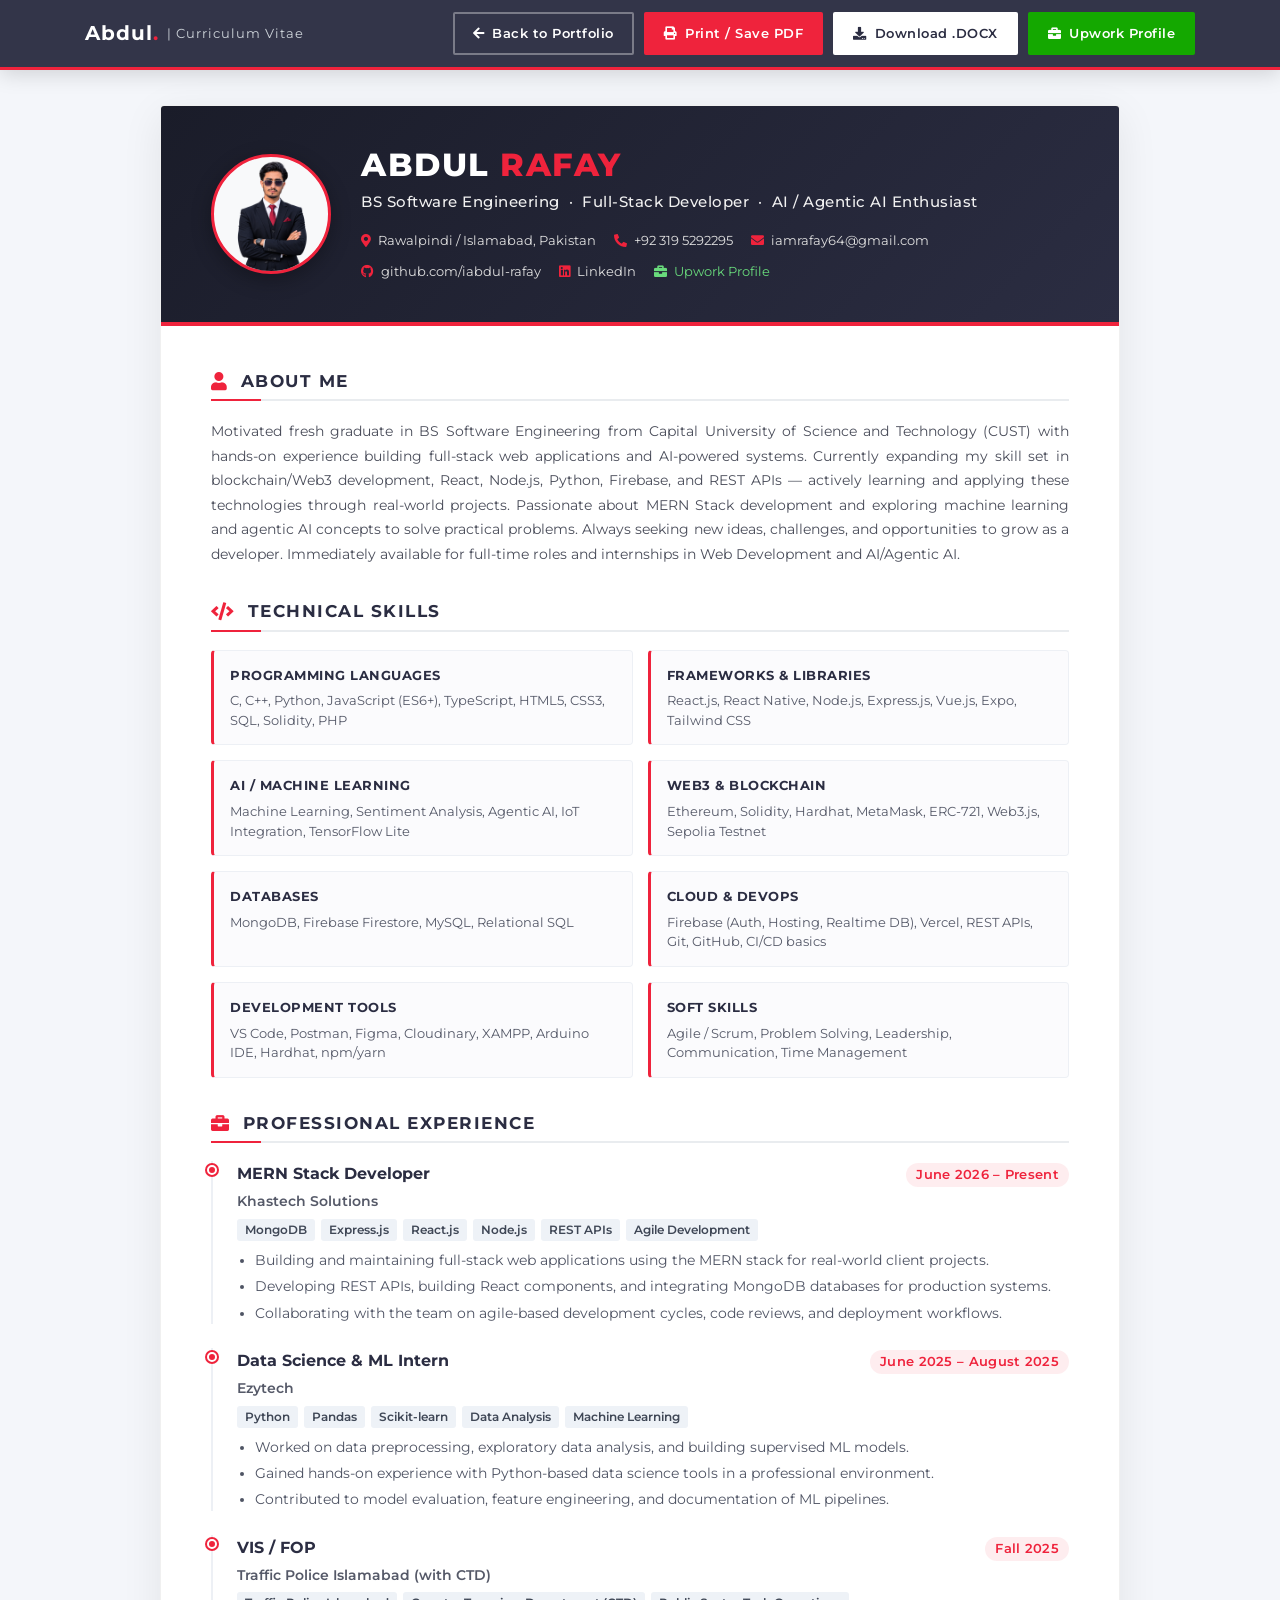
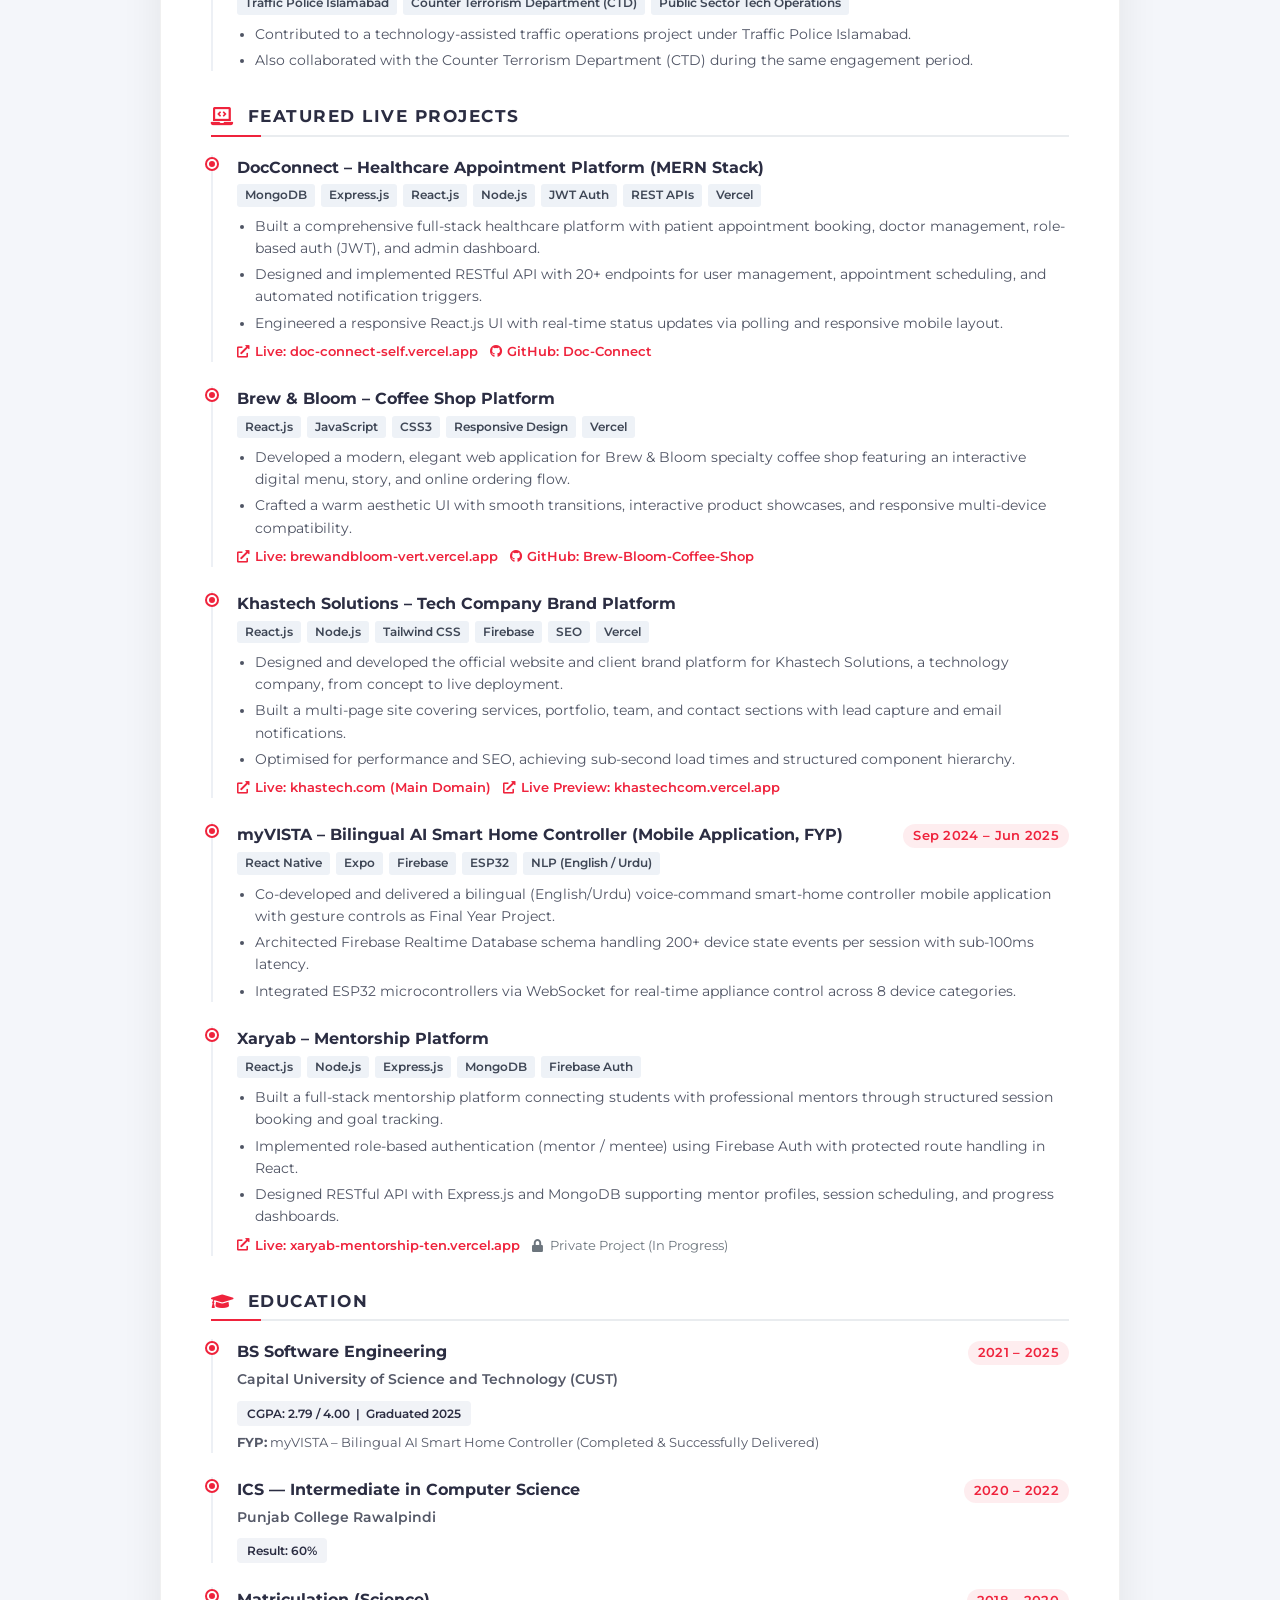
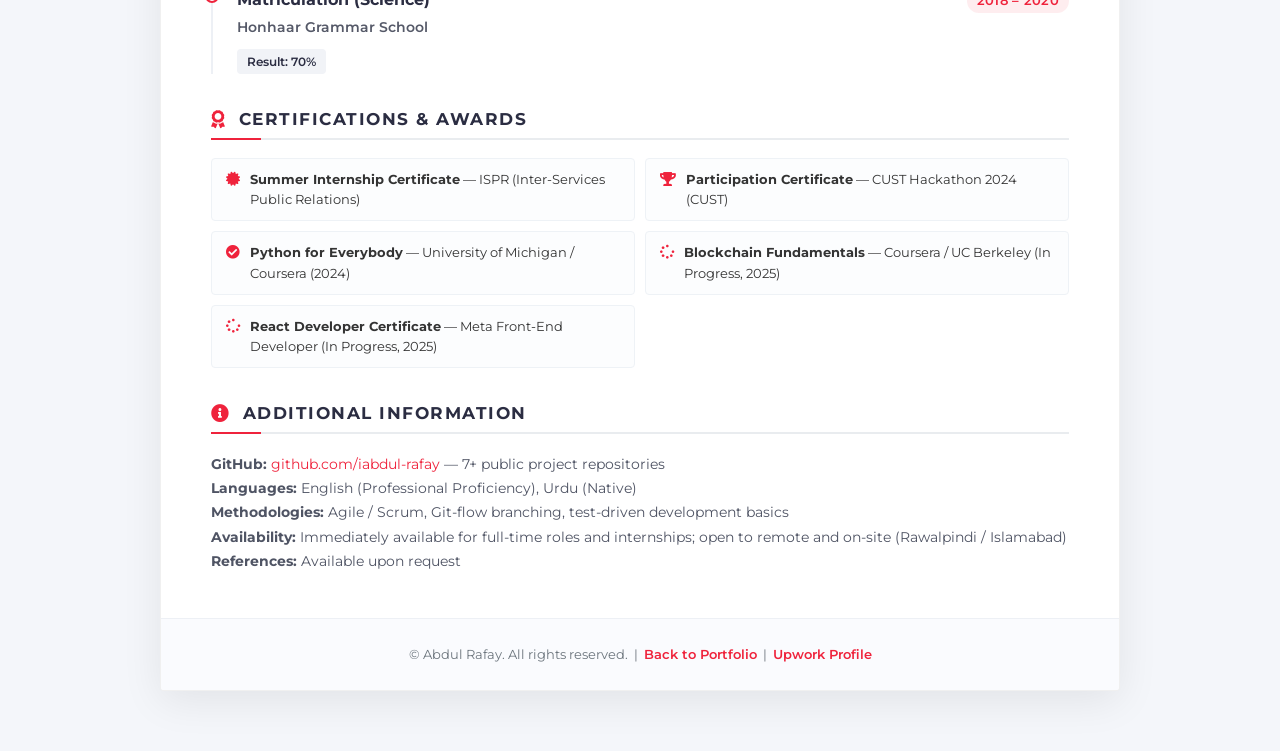
==== cv.html @ 4e333d8f "Update portfolio content and assets" ====
<!DOCTYPE html>
<html lang="en">

<head>
    <meta charset="utf-8">
    <title>Abdul Rafay — Curriculum Vitae</title>
    <meta content="width=device-width, initial-scale=1.0" name="viewport">
    <meta content="Abdul Rafay CV, Resume, Full-Stack Developer, MERN Stack, AI Enthusiast" name="description">

    <!-- Favicon -->
    <link href="img/favicon.ico" rel="icon">

    <!-- Google Font -->
    <link href="https://fonts.googleapis.com/css2?family=Montserrat:wght@300;400;500;600;700;800&display=swap" rel="stylesheet">

    <!-- CSS Libraries -->
    <link href="https://stackpath.bootstrapcdn.com/bootstrap/4.4.1/css/bootstrap.min.css" rel="stylesheet">
    <link href="https://cdnjs.cloudflare.com/ajax/libs/font-awesome/5.10.0/css/all.min.css" rel="stylesheet">

    <style>
        :root {
            --primary: #EF233C;
            --primary-dark: #d90429;
            --dark: #2b2d42;
            --darker: #1a1c29;
            --body-bg: #f4f6fa;
            --card-bg: #ffffff;
            --text-main: #2b2d42;
            --text-muted: #6c757d;
            --border-color: #e9ecef;
            --upwork: #14a800;
        }

        * {
            box-sizing: border-box;
        }

        body {
            font-family: 'Montserrat', sans-serif;
            background: var(--body-bg);
            color: var(--text-main);
            margin: 0;
            padding: 0;
            line-height: 1.6;
        }

        /* Top Action Bar */
        .cv-topbar {
            position: sticky;
            top: 0;
            z-index: 1000;
            background: rgba(43, 45, 66, 0.96);
            backdrop-filter: blur(10px);
            padding: 12px 0;
            border-bottom: 3px solid var(--primary);
            box-shadow: 0 4px 20px rgba(0, 0, 0, 0.15);
        }

        .cv-topbar .container {
            display: flex;
            justify-content: space-between;
            align-items: center;
            flex-wrap: wrap;
            gap: 12px;
        }

        .cv-topbar-brand {
            color: #ffffff;
            font-size: 20px;
            font-weight: 700;
            text-decoration: none !important;
            letter-spacing: 1px;
            display: flex;
            align-items: center;
        }

        .cv-topbar-brand span.dot {
            color: var(--primary);
        }

        .cv-topbar-brand span.subtitle {
            font-size: 13px;
            font-weight: 400;
            color: #ced4da;
            margin-left: 8px;
        }

        .cv-actions {
            display: flex;
            align-items: center;
            flex-wrap: wrap;
            gap: 10px;
        }

        .cv-btn {
            display: inline-flex;
            align-items: center;
            padding: 9px 18px;
            font-size: 13px;
            font-weight: 600;
            letter-spacing: 0.5px;
            text-decoration: none !important;
            transition: all 0.3s ease;
            cursor: pointer;
            border: 2px solid transparent;
            border-radius: 2px;
        }

        .cv-btn-back {
            background: transparent;
            color: #ffffff;
            border-color: rgba(255, 255, 255, 0.35);
        }

        .cv-btn-back:hover {
            background: rgba(255, 255, 255, 0.12);
            color: #ffffff;
            border-color: #ffffff;
        }

        .cv-btn-print {
            background: var(--primary);
            color: #ffffff;
            box-shadow: inset 0 0 0 50px var(--primary);
        }

        .cv-btn-print:hover {
            background: transparent;
            color: var(--primary);
            box-shadow: inset 0 0 0 0 var(--primary);
            border-color: var(--primary);
        }

        .cv-btn-download {
            background: #ffffff;
            color: var(--dark);
        }

        .cv-btn-download:hover {
            background: var(--primary);
            color: #ffffff;
        }

        .cv-btn-upwork {
            background: var(--upwork);
            color: #ffffff;
        }

        .cv-btn-upwork:hover {
            background: #108a00;
            color: #ffffff;
        }

        /* CV Sheet / Document */
        .cv-document {
            max-width: 960px;
            margin: 35px auto 60px auto;
            background: var(--card-bg);
            border-radius: 4px;
            box-shadow: 0 10px 40px rgba(0, 0, 0, 0.08);
            overflow: hidden;
            border: 1px solid rgba(0, 0, 0, 0.06);
        }

        /* CV Header */
        .cv-header {
            background: linear-gradient(135deg, var(--darker) 0%, var(--dark) 100%);
            color: #ffffff;
            padding: 40px 50px;
            position: relative;
            border-bottom: 4px solid var(--primary);
        }

        .cv-header-content {
            display: flex;
            align-items: center;
            gap: 30px;
            flex-wrap: wrap;
        }

        .cv-avatar-wrap {
            width: 120px;
            height: 120px;
            border-radius: 50%;
            border: 3px solid var(--primary);
            overflow: hidden;
            background: #f8f9fa;
            box-shadow: 0 6px 20px rgba(0, 0, 0, 0.3);
            flex-shrink: 0;
        }

        .cv-avatar-wrap img {
            width: 100%;
            height: 100%;
            object-fit: cover;
            object-position: top center;
        }

        .cv-header-info {
            flex: 1;
            min-width: 280px;
        }

        .cv-name {
            font-size: 32px;
            font-weight: 800;
            letter-spacing: 1.5px;
            margin: 0 0 6px 0;
            text-transform: uppercase;
        }

        .cv-name span {
            color: var(--primary);
        }

        .cv-headline {
            font-size: 15px;
            font-weight: 500;
            color: #f1f1f1;
            margin-bottom: 16px;
            letter-spacing: 0.5px;
        }

        .cv-contacts {
            display: flex;
            flex-wrap: wrap;
            gap: 10px 18px;
            font-size: 13px;
            color: #e0e0e0;
        }

        .cv-contact-item {
            display: inline-flex;
            align-items: center;
            gap: 7px;
            color: #e0e0e0;
            text-decoration: none;
            transition: color 0.2s;
        }

        .cv-contact-item i {
            color: var(--primary);
            font-size: 13px;
        }

        .cv-contact-item:hover {
            color: #ffffff;
            text-decoration: underline;
        }

        /* CV Body */
        .cv-body {
            padding: 45px 50px;
        }

        /* Section Styling */
        .cv-section {
            margin-bottom: 35px;
        }

        .cv-section:last-child {
            margin-bottom: 0;
        }

        .cv-section-title {
            font-size: 17px;
            font-weight: 700;
            text-transform: uppercase;
            letter-spacing: 1.5px;
            color: var(--dark);
            display: flex;
            align-items: center;
            gap: 12px;
            margin-bottom: 18px;
            padding-bottom: 8px;
            border-bottom: 2px solid #e9ecef;
            position: relative;
        }

        .cv-section-title::after {
            content: '';
            position: absolute;
            bottom: -2px;
            left: 0;
            width: 50px;
            height: 2px;
            background: var(--primary);
        }

        .cv-section-title i {
            color: var(--primary);
            font-size: 18px;
        }

        /* About Text */
        .cv-about-text {
            font-size: 14px;
            color: #4a4d5a;
            line-height: 1.75;
            text-align: justify;
        }

        /* Skills Grid */
        .skills-grid {
            display: grid;
            grid-template-columns: repeat(auto-fill, minmax(280px, 1fr));
            gap: 15px;
        }

        .skill-group {
            background: #fbfbfd;
            border: 1px solid #edf0f5;
            padding: 14px 16px;
            border-radius: 4px;
            border-left: 3px solid var(--primary);
        }

        .skill-group-title {
            font-size: 13px;
            font-weight: 700;
            text-transform: uppercase;
            color: var(--dark);
            margin-bottom: 6px;
            letter-spacing: 0.5px;
        }

        .skill-group-content {
            font-size: 13px;
            color: #555968;
            line-height: 1.5;
        }

        /* Timeline / Item Styles */
        .cv-item {
            position: relative;
            padding-left: 24px;
            margin-bottom: 24px;
            border-left: 2px solid #edf0f5;
        }

        .cv-item:last-child {
            margin-bottom: 0;
        }

        .cv-item::before {
            content: '';
            position: absolute;
            left: -6px;
            top: 4px;
            width: 10px;
            height: 10px;
            border-radius: 50%;
            background: var(--primary);
            border: 2px solid #ffffff;
            box-shadow: 0 0 0 2px var(--primary);
        }

        .cv-item-header {
            display: flex;
            justify-content: space-between;
            align-items: baseline;
            flex-wrap: wrap;
            gap: 5px;
            margin-bottom: 4px;
        }

        .cv-item-role {
            font-size: 16px;
            font-weight: 700;
            color: var(--dark);
        }

        .cv-item-date {
            font-size: 12.5px;
            font-weight: 600;
            color: var(--primary);
            background: rgba(239, 35, 60, 0.08);
            padding: 2px 10px;
            border-radius: 20px;
            letter-spacing: 0.3px;
        }

        .cv-item-company {
            font-size: 13.5px;
            font-weight: 600;
            color: #555968;
            margin-bottom: 6px;
        }

        .cv-tech-pills {
            display: flex;
            flex-wrap: wrap;
            gap: 6px;
            margin-bottom: 8px;
        }

        .cv-tech-pill {
            display: inline-block;
            background: #eef2f7;
            color: #3f4756;
            font-size: 11.5px;
            font-weight: 600;
            padding: 2px 8px;
            border-radius: 3px;
        }

        .cv-bullets {
            margin: 0;
            padding-left: 18px;
            font-size: 13.5px;
            color: #4f5464;
            line-height: 1.65;
        }

        .cv-bullets li {
            margin-bottom: 4px;
        }

        .cv-bullets li:last-child {
            margin-bottom: 0;
        }

        /* Project Links */
        .cv-project-links {
            margin-top: 8px;
            display: flex;
            flex-wrap: wrap;
            gap: 12px;
            font-size: 12.5px;
        }

        .cv-project-links a {
            color: var(--primary);
            font-weight: 600;
            text-decoration: none;
            display: inline-flex;
            align-items: center;
            gap: 5px;
        }

        .cv-project-links a:hover {
            text-decoration: underline;
        }

        /* Education & Certs */
        .edu-badge {
            display: inline-block;
            background: #f1f3f7;
            color: var(--dark);
            font-size: 12px;
            font-weight: 600;
            padding: 3px 10px;
            border-radius: 4px;
            margin-top: 4px;
        }

        .cert-list {
            list-style: none;
            padding-left: 0;
            margin: 0;
            display: grid;
            grid-template-columns: repeat(auto-fill, minmax(320px, 1fr));
            gap: 10px;
        }

        .cert-item {
            display: flex;
            align-items: flex-start;
            gap: 10px;
            background: #fcfdfe;
            border: 1px solid #eef2f6;
            padding: 10px 14px;
            border-radius: 4px;
            font-size: 13px;
            color: #333;
        }

        .cert-item i {
            color: var(--primary);
            margin-top: 3px;
            font-size: 14px;
        }

        /* Footer */
        .cv-footer {
            background: #fafbfe;
            border-top: 1px solid #edf0f5;
            padding: 25px 50px;
            text-align: center;
            font-size: 13px;
            color: var(--text-muted);
        }

        .cv-footer a {
            color: var(--primary);
            font-weight: 600;
            text-decoration: none;
        }

        /* Print Specifics */
        @media print {
            .cv-topbar {
                display: none !important;
            }

            body {
                background: #ffffff !important;
                color: #000000 !important;
            }

            .cv-document {
                box-shadow: none !important;
                border: none !important;
                margin: 0 !important;
                max-width: 100% !important;
            }

            .cv-header {
                background: #2b2d42 !important;
                color: #ffffff !important;
                -webkit-print-color-adjust: exact;
                print-color-adjust: exact;
                padding: 30px 40px !important;
            }

            .cv-body {
                padding: 30px 40px !important;
            }

            .cv-item {
                page-break-inside: avoid;
            }
        }

        @media (max-width: 768px) {
            .cv-header, .cv-body, .cv-footer {
                padding: 25px 20px !important;
            }
            .cv-header-content {
                flex-direction: column;
                text-align: center;
            }
            .cv-avatar-wrap {
                margin: 0 auto;
            }
            .cv-contacts {
                justify-content: center;
            }
            .cv-name {
                font-size: 26px;
            }
            .skills-grid, .cert-list {
                grid-template-columns: 1fr;
            }
        }
    </style>
</head>

<body>

    <!-- Top Action Bar -->
    <header class="cv-topbar">
        <div class="container">
            <a href="index.html" class="cv-topbar-brand">Abdul<span class="dot">.</span> <span class="subtitle">| Curriculum Vitae</span></a>
            <div class="cv-actions">
                <a href="index.html" class="cv-btn cv-btn-back">
                    <i class="fa fa-arrow-left mr-2"></i> Back to Portfolio
                </a>
                <button onclick="window.print()" class="cv-btn cv-btn-print">
                    <i class="fa fa-print mr-2"></i> Print / Save PDF
                </button>
                <a href="Abdul_Rafay_CV_Updated.docx" download class="cv-btn cv-btn-download">
                    <i class="fa fa-download mr-2"></i> Download .DOCX
                </a>
                <a href="https://www.upwork.com/freelancers/~0103571b9de9fb4c9f?mp_source=share" target="_blank" class="cv-btn cv-btn-upwork">
                    <i class="fas fa-briefcase mr-2"></i> Upwork Profile
                </a>
            </div>
        </div>
    </header>

    <!-- CV Document Container -->
    <main class="container">
        <div class="cv-document">

            <!-- CV Header -->
            <div class="cv-header">
                <div class="cv-header-content">
                    <div class="cv-avatar-wrap">
                        <img src="img/about.png" alt="Abdul Rafay">
                    </div>
                    <div class="cv-header-info">
                        <h1 class="cv-name">Abdul <span>Rafay</span></h1>
                        <div class="cv-headline">
                            BS Software Engineering &nbsp;·&nbsp; Full-Stack Developer &nbsp;·&nbsp; AI / Agentic AI Enthusiast
                        </div>
                        <div class="cv-contacts">
                            <span class="cv-contact-item">
                                <i class="fa fa-map-marker-alt"></i> Rawalpindi / Islamabad, Pakistan
                            </span>
                            <a href="tel:+923195292295" class="cv-contact-item">
                                <i class="fa fa-phone-alt"></i> +92 319 5292295
                            </a>
                            <a href="mailto:iamrafay64@gmail.com" class="cv-contact-item">
                                <i class="fa fa-envelope"></i> iamrafay64@gmail.com
                            </a>
                            <a href="https://github.com/iabdul-rafay" target="_blank" class="cv-contact-item">
                                <i class="fab fa-github"></i> github.com/iabdul-rafay
                            </a>
                            <a href="https://linkedin.com/in/abdul-rafay-76b165320/" target="_blank" class="cv-contact-item">
                                <i class="fab fa-linkedin"></i> LinkedIn
                            </a>
                            <a href="https://www.upwork.com/freelancers/~0103571b9de9fb4c9f?mp_source=share" target="_blank" class="cv-contact-item" style="color: #69db7c;">
                                <i class="fas fa-briefcase" style="color: #69db7c;"></i> Upwork Profile
                            </a>
                        </div>
                    </div>
                </div>
            </div>

            <!-- CV Body -->
            <div class="cv-body">

                <!-- About Me -->
                <section class="cv-section">
                    <h2 class="cv-section-title"><i class="fa fa-user"></i> About Me</h2>
                    <p class="cv-about-text">
                        Motivated fresh graduate in BS Software Engineering from Capital University of Science and Technology (CUST) with hands-on experience building full-stack web applications and AI-powered systems. Currently expanding my skill set in blockchain/Web3 development, React, Node.js, Python, Firebase, and REST APIs — actively learning and applying these technologies through real-world projects. Passionate about MERN Stack development and exploring machine learning and agentic AI concepts to solve practical problems. Always seeking new ideas, challenges, and opportunities to grow as a developer. Immediately available for full-time roles and internships in Web Development and AI/Agentic AI.
                    </p>
                </section>

                <!-- Technical Skills -->
                <section class="cv-section">
                    <h2 class="cv-section-title"><i class="fa fa-code"></i> Technical Skills</h2>
                    <div class="skills-grid">
                        <div class="skill-group">
                            <div class="skill-group-title">Programming Languages</div>
                            <div class="skill-group-content">C, C++, Python, JavaScript (ES6+), TypeScript, HTML5, CSS3, SQL, Solidity, PHP</div>
                        </div>
                        <div class="skill-group">
                            <div class="skill-group-title">Frameworks & Libraries</div>
                            <div class="skill-group-content">React.js, React Native, Node.js, Express.js, Vue.js, Expo, Tailwind CSS</div>
                        </div>
                        <div class="skill-group">
                            <div class="skill-group-title">AI / Machine Learning</div>
                            <div class="skill-group-content">Machine Learning, Sentiment Analysis, Agentic AI, IoT Integration, TensorFlow Lite</div>
                        </div>
                        <div class="skill-group">
                            <div class="skill-group-title">Web3 & Blockchain</div>
                            <div class="skill-group-content">Ethereum, Solidity, Hardhat, MetaMask, ERC-721, Web3.js, Sepolia Testnet</div>
                        </div>
                        <div class="skill-group">
                            <div class="skill-group-title">Databases</div>
                            <div class="skill-group-content">MongoDB, Firebase Firestore, MySQL, Relational SQL</div>
                        </div>
                        <div class="skill-group">
                            <div class="skill-group-title">Cloud & DevOps</div>
                            <div class="skill-group-content">Firebase (Auth, Hosting, Realtime DB), Vercel, REST APIs, Git, GitHub, CI/CD basics</div>
                        </div>
                        <div class="skill-group">
                            <div class="skill-group-title">Development Tools</div>
                            <div class="skill-group-content">VS Code, Postman, Figma, Cloudinary, XAMPP, Arduino IDE, Hardhat, npm/yarn</div>
                        </div>
                        <div class="skill-group">
                            <div class="skill-group-title">Soft Skills</div>
                            <div class="skill-group-content">Agile / Scrum, Problem Solving, Leadership, Communication, Time Management</div>
                        </div>
                    </div>
                </section>

                <!-- Professional Experience -->
                <section class="cv-section">
                    <h2 class="cv-section-title"><i class="fa fa-briefcase"></i> Professional Experience</h2>

                    <!-- Experience 1 -->
                    <div class="cv-item">
                        <div class="cv-item-header">
                            <div class="cv-item-role">MERN Stack Developer</div>
                            <div class="cv-item-date">June 2026 – Present</div>
                        </div>
                        <div class="cv-item-company">Khastech Solutions</div>
                        <div class="cv-tech-pills">
                            <span class="cv-tech-pill">MongoDB</span>
                            <span class="cv-tech-pill">Express.js</span>
                            <span class="cv-tech-pill">React.js</span>
                            <span class="cv-tech-pill">Node.js</span>
                            <span class="cv-tech-pill">REST APIs</span>
                            <span class="cv-tech-pill">Agile Development</span>
                        </div>
                        <ul class="cv-bullets">
                            <li>Building and maintaining full-stack web applications using the MERN stack for real-world client projects.</li>
                            <li>Developing REST APIs, building React components, and integrating MongoDB databases for production systems.</li>
                            <li>Collaborating with the team on agile-based development cycles, code reviews, and deployment workflows.</li>
                        </ul>
                    </div>

                    <!-- Experience 2 -->
                    <div class="cv-item">
                        <div class="cv-item-header">
                            <div class="cv-item-role">Data Science & ML Intern</div>
                            <div class="cv-item-date">June 2025 – August 2025</div>
                        </div>
                        <div class="cv-item-company">Ezytech</div>
                        <div class="cv-tech-pills">
                            <span class="cv-tech-pill">Python</span>
                            <span class="cv-tech-pill">Pandas</span>
                            <span class="cv-tech-pill">Scikit-learn</span>
                            <span class="cv-tech-pill">Data Analysis</span>
                            <span class="cv-tech-pill">Machine Learning</span>
                        </div>
                        <ul class="cv-bullets">
                            <li>Worked on data preprocessing, exploratory data analysis, and building supervised ML models.</li>
                            <li>Gained hands-on experience with Python-based data science tools in a professional environment.</li>
                            <li>Contributed to model evaluation, feature engineering, and documentation of ML pipelines.</li>
                        </ul>
                    </div>

                    <!-- Experience 3 -->
                    <div class="cv-item">
                        <div class="cv-item-header">
                            <div class="cv-item-role">VIS / FOP</div>
                            <div class="cv-item-date">Fall 2025</div>
                        </div>
                        <div class="cv-item-company">Traffic Police Islamabad (with CTD)</div>
                        <div class="cv-tech-pills">
                            <span class="cv-tech-pill">Traffic Police Islamabad</span>
                            <span class="cv-tech-pill">Counter Terrorism Department (CTD)</span>
                            <span class="cv-tech-pill">Public Sector Tech Operations</span>
                        </div>
                        <ul class="cv-bullets">
                            <li>Contributed to a technology-assisted traffic operations project under Traffic Police Islamabad.</li>
                            <li>Also collaborated with the Counter Terrorism Department (CTD) during the same engagement period.</li>
                        </ul>
                    </div>
                </section>

                <!-- Featured Live Projects -->
                <section class="cv-section">
                    <h2 class="cv-section-title"><i class="fa fa-laptop-code"></i> Featured Live Projects</h2>

                    <!-- Project 1: DocConnect -->
                    <div class="cv-item">
                        <div class="cv-item-header">
                            <div class="cv-item-role">DocConnect – Healthcare Appointment Platform (MERN Stack)</div>
                        </div>
                        <div class="cv-tech-pills">
                            <span class="cv-tech-pill">MongoDB</span>
                            <span class="cv-tech-pill">Express.js</span>
                            <span class="cv-tech-pill">React.js</span>
                            <span class="cv-tech-pill">Node.js</span>
                            <span class="cv-tech-pill">JWT Auth</span>
                            <span class="cv-tech-pill">REST APIs</span>
                            <span class="cv-tech-pill">Vercel</span>
                        </div>
                        <ul class="cv-bullets">
                            <li>Built a comprehensive full-stack healthcare platform with patient appointment booking, doctor management, role-based auth (JWT), and admin dashboard.</li>
                            <li>Designed and implemented RESTful API with 20+ endpoints for user management, appointment scheduling, and automated notification triggers.</li>
                            <li>Engineered a responsive React.js UI with real-time status updates via polling and responsive mobile layout.</li>
                        </ul>
                        <div class="cv-project-links">
                            <a href="https://doc-connect-self.vercel.app/" target="_blank"><i class="fa fa-external-link-alt"></i> Live: doc-connect-self.vercel.app</a>
                            <a href="https://github.com/iabdul-rafay/Doc-Connect.git" target="_blank"><i class="fab fa-github"></i> GitHub: Doc-Connect</a>
                        </div>
                    </div>

                    <!-- Project 2: Brew & Bloom -->
                    <div class="cv-item">
                        <div class="cv-item-header">
                            <div class="cv-item-role">Brew & Bloom – Coffee Shop Platform</div>
                        </div>
                        <div class="cv-tech-pills">
                            <span class="cv-tech-pill">React.js</span>
                            <span class="cv-tech-pill">JavaScript</span>
                            <span class="cv-tech-pill">CSS3</span>
                            <span class="cv-tech-pill">Responsive Design</span>
                            <span class="cv-tech-pill">Vercel</span>
                        </div>
                        <ul class="cv-bullets">
                            <li>Developed a modern, elegant web application for Brew & Bloom specialty coffee shop featuring an interactive digital menu, story, and online ordering flow.</li>
                            <li>Crafted a warm aesthetic UI with smooth transitions, interactive product showcases, and responsive multi-device compatibility.</li>
                        </ul>
                        <div class="cv-project-links">
                            <a href="https://brewandbloom-vert.vercel.app/" target="_blank"><i class="fa fa-external-link-alt"></i> Live: brewandbloom-vert.vercel.app</a>
                            <a href="https://github.com/iabdul-rafay/Brew-Bloom-Coffee-Shop" target="_blank"><i class="fab fa-github"></i> GitHub: Brew-Bloom-Coffee-Shop</a>
                        </div>
                    </div>

                    <!-- Project 3: Khastech Solutions -->
                    <div class="cv-item">
                        <div class="cv-item-header">
                            <div class="cv-item-role">Khastech Solutions – Tech Company Brand Platform</div>
                        </div>
                        <div class="cv-tech-pills">
                            <span class="cv-tech-pill">React.js</span>
                            <span class="cv-tech-pill">Node.js</span>
                            <span class="cv-tech-pill">Tailwind CSS</span>
                            <span class="cv-tech-pill">Firebase</span>
                            <span class="cv-tech-pill">SEO</span>
                            <span class="cv-tech-pill">Vercel</span>
                        </div>
                        <ul class="cv-bullets">
                            <li>Designed and developed the official website and client brand platform for Khastech Solutions, a technology company, from concept to live deployment.</li>
                            <li>Built a multi-page site covering services, portfolio, team, and contact sections with lead capture and email notifications.</li>
                            <li>Optimised for performance and SEO, achieving sub-second load times and structured component hierarchy.</li>
                        </ul>
                        <div class="cv-project-links">
                            <a href="https://khastech.com" target="_blank"><i class="fa fa-external-link-alt"></i> Live: khastech.com (Main Domain)</a>
                            <a href="https://khastechcom.vercel.app/" target="_blank"><i class="fa fa-external-link-alt"></i> Live Preview: khastechcom.vercel.app</a>
                        </div>
                    </div>

                    <!-- Project 4: myVISTA -->
                    <div class="cv-item">
                        <div class="cv-item-header">
                            <div class="cv-item-role">myVISTA – Bilingual AI Smart Home Controller (Mobile Application, FYP)</div>
                            <div class="cv-item-date">Sep 2024 – Jun 2025</div>
                        </div>
                        <div class="cv-tech-pills">
                            <span class="cv-tech-pill">React Native</span>
                            <span class="cv-tech-pill">Expo</span>
                            <span class="cv-tech-pill">Firebase</span>
                            <span class="cv-tech-pill">ESP32</span>
                            <span class="cv-tech-pill">NLP (English / Urdu)</span>
                        </div>
                        <ul class="cv-bullets">
                            <li>Co-developed and delivered a bilingual (English/Urdu) voice-command smart-home controller mobile application with gesture controls as Final Year Project.</li>
                            <li>Architected Firebase Realtime Database schema handling 200+ device state events per session with sub-100ms latency.</li>
                            <li>Integrated ESP32 microcontrollers via WebSocket for real-time appliance control across 8 device categories.</li>
                        </ul>
                    </div>

                    <!-- Project 5: Xaryab Mentorship -->
                    <div class="cv-item">
                        <div class="cv-item-header">
                            <div class="cv-item-role">Xaryab – Mentorship Platform</div>
                        </div>
                        <div class="cv-tech-pills">
                            <span class="cv-tech-pill">React.js</span>
                            <span class="cv-tech-pill">Node.js</span>
                            <span class="cv-tech-pill">Express.js</span>
                            <span class="cv-tech-pill">MongoDB</span>
                            <span class="cv-tech-pill">Firebase Auth</span>
                        </div>
                        <ul class="cv-bullets">
                            <li>Built a full-stack mentorship platform connecting students with professional mentors through structured session booking and goal tracking.</li>
                            <li>Implemented role-based authentication (mentor / mentee) using Firebase Auth with protected route handling in React.</li>
                            <li>Designed RESTful API with Express.js and MongoDB supporting mentor profiles, session scheduling, and progress dashboards.</li>
                        </ul>
                        <div class="cv-project-links">
                            <a href="https://xaryab-mentorship-ten.vercel.app/" target="_blank"><i class="fa fa-external-link-alt"></i> Live: xaryab-mentorship-ten.vercel.app</a>
                            <span class="text-muted" style="font-size: 12.5px;"><i class="fa fa-lock mr-1"></i> Private Project (In Progress)</span>
                        </div>
                    </div>
                </section>

                <!-- Education -->
                <section class="cv-section">
                    <h2 class="cv-section-title"><i class="fa fa-graduation-cap"></i> Education</h2>

                    <div class="cv-item">
                        <div class="cv-item-header">
                            <div class="cv-item-role">BS Software Engineering</div>
                            <div class="cv-item-date">2021 – 2025</div>
                        </div>
                        <div class="cv-item-company">Capital University of Science and Technology (CUST)</div>
                        <div class="edu-badge">CGPA: 2.79 / 4.00 &nbsp;|&nbsp; Graduated 2025</div>
                        <div style="font-size: 13px; color: #555968; margin-top: 6px;">
                            <strong>FYP:</strong> myVISTA – Bilingual AI Smart Home Controller (Completed & Successfully Delivered)
                        </div>
                    </div>

                    <div class="cv-item">
                        <div class="cv-item-header">
                            <div class="cv-item-role">ICS — Intermediate in Computer Science</div>
                            <div class="cv-item-date">2020 – 2022</div>
                        </div>
                        <div class="cv-item-company">Punjab College Rawalpindi</div>
                        <div class="edu-badge">Result: 60%</div>
                    </div>

                    <div class="cv-item">
                        <div class="cv-item-header">
                            <div class="cv-item-role">Matriculation (Science)</div>
                            <div class="cv-item-date">2018 – 2020</div>
                        </div>
                        <div class="cv-item-company">Honhaar Grammar School</div>
                        <div class="edu-badge">Result: 70%</div>
                    </div>
                </section>

                <!-- Certifications & Awards -->
                <section class="cv-section">
                    <h2 class="cv-section-title"><i class="fa fa-award"></i> Certifications & Awards</h2>
                    <ul class="cert-list">
                        <li class="cert-item">
                            <i class="fa fa-certificate"></i>
                            <div><strong>Summer Internship Certificate</strong> — ISPR (Inter-Services Public Relations)</div>
                        </li>
                        <li class="cert-item">
                            <i class="fa fa-trophy"></i>
                            <div><strong>Participation Certificate</strong> — CUST Hackathon 2024 (CUST)</div>
                        </li>
                        <li class="cert-item">
                            <i class="fa fa-check-circle"></i>
                            <div><strong>Python for Everybody</strong> — University of Michigan / Coursera (2024)</div>
                        </li>
                        <li class="cert-item">
                            <i class="fa fa-spinner"></i>
                            <div><strong>Blockchain Fundamentals</strong> — Coursera / UC Berkeley (In Progress, 2025)</div>
                        </li>
                        <li class="cert-item">
                            <i class="fa fa-spinner"></i>
                            <div><strong>React Developer Certificate</strong> — Meta Front-End Developer (In Progress, 2025)</div>
                        </li>
                    </ul>
                </section>

                <!-- Additional Information -->
                <section class="cv-section">
                    <h2 class="cv-section-title"><i class="fa fa-info-circle"></i> Additional Information</h2>
                    <div style="font-size: 13.5px; color: #4f5464; line-height: 1.8;">
                        <div><strong>GitHub:</strong> <a href="https://github.com/iabdul-rafay" target="_blank" style="color: var(--primary);">github.com/iabdul-rafay</a> — 7+ public project repositories</div>
                        <div><strong>Languages:</strong> English (Professional Proficiency), Urdu (Native)</div>
                        <div><strong>Methodologies:</strong> Agile / Scrum, Git-flow branching, test-driven development basics</div>
                        <div><strong>Availability:</strong> Immediately available for full-time roles and internships; open to remote and on-site (Rawalpindi / Islamabad)</div>
                        <div><strong>References:</strong> Available upon request</div>
                    </div>
                </section>

            </div>

            <!-- CV Footer -->
            <div class="cv-footer">
                <div>© Abdul Rafay. All rights reserved. &nbsp;|&nbsp; <a href="index.html">Back to Portfolio</a> &nbsp;|&nbsp; <a href="https://www.upwork.com/freelancers/~0103571b9de9fb4c9f?mp_source=share" target="_blank">Upwork Profile</a></div>
            </div>

        </div>
    </main>

</body>

</html>
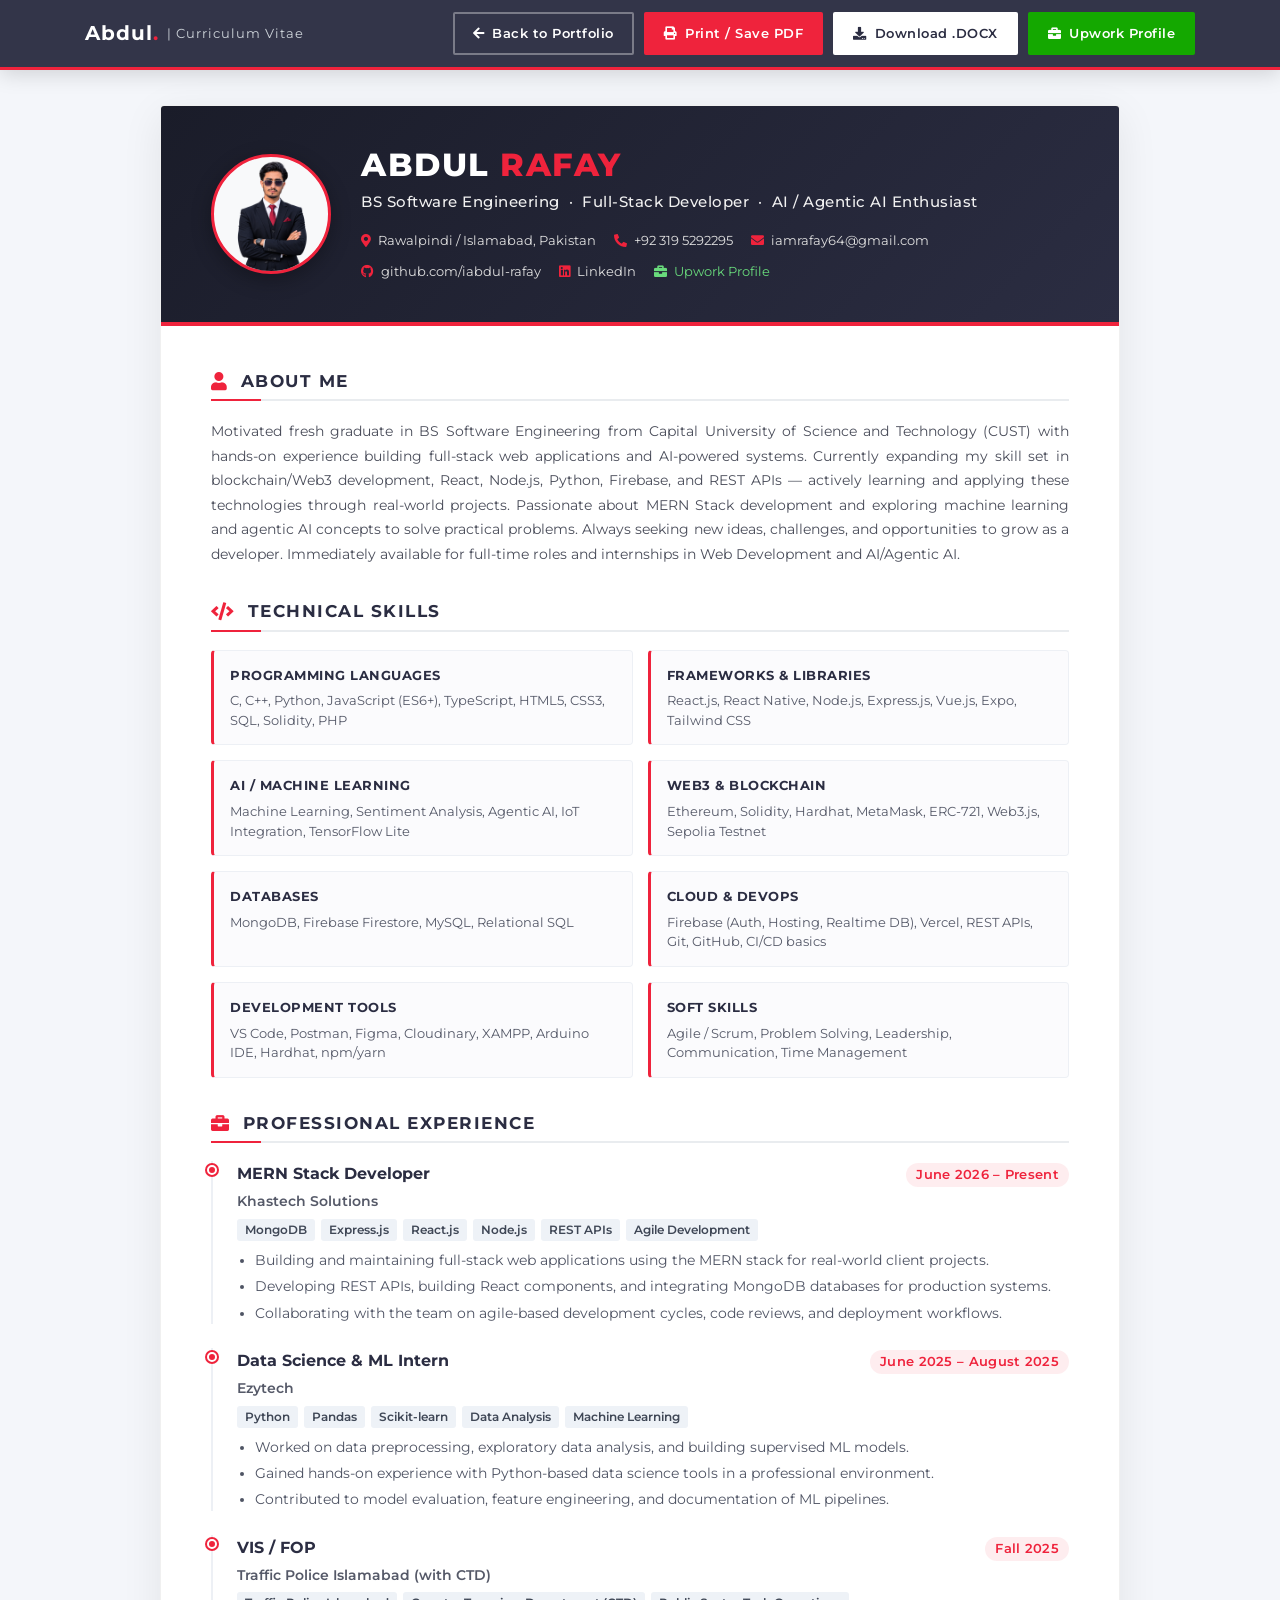
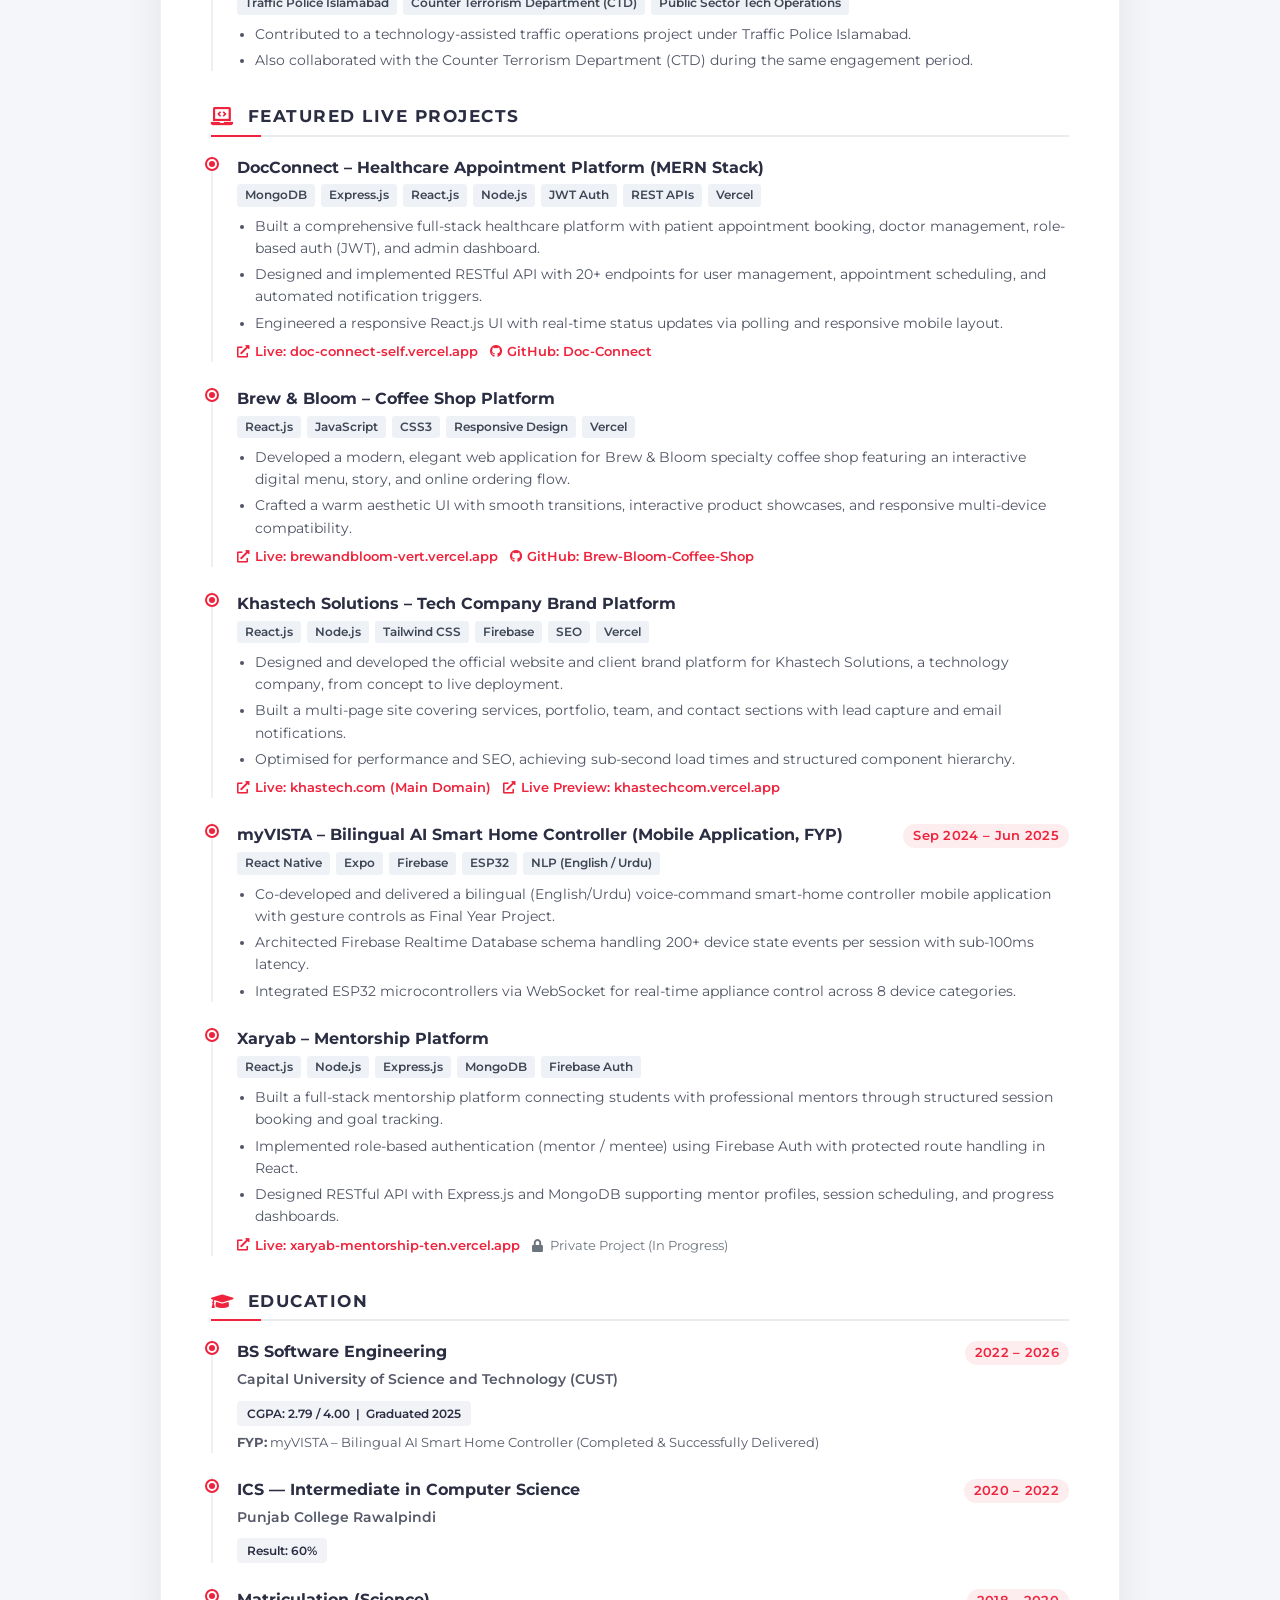
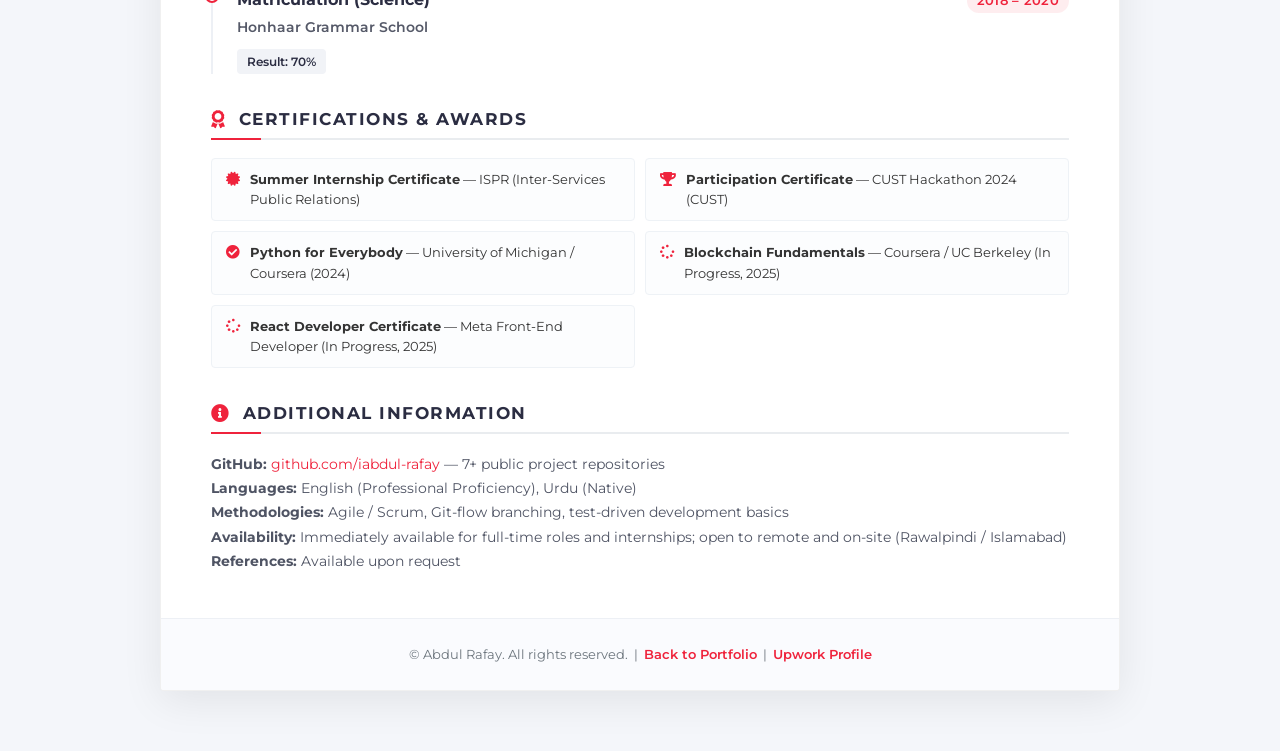
==== commit dba79e41: "Change the dates" ====
--- a/cv.html
+++ b/cv.html
@@ -16,6 +16,7 @@
     <!-- CSS Libraries -->
     <link href="https://stackpath.bootstrapcdn.com/bootstrap/4.4.1/css/bootstrap.min.css" rel="stylesheet">
     <link href="https://cdnjs.cloudflare.com/ajax/libs/font-awesome/5.10.0/css/all.min.css" rel="stylesheet">
+    <link href="css/cursor.css" rel="stylesheet">
 
     <style>
         :root {
@@ -557,6 +558,18 @@
 </head>
 
 <body>
+    <svg id="ink-arrow" width="38" height="52" viewBox="0 0 38 52" xmlns="http://www.w3.org/2000/svg" overflow="visible" style="position:fixed;top:0;left:0;pointer-events:none;z-index:999999;will-change:transform;transition:opacity .2s;opacity:0;">
+        <path d="M5,5 L5,37 L12,28 L17,42 L23,40 L18,26 L29,26 Z" fill="rgba(43,45,66,0.2)" transform="translate(2,2)"/>
+        <path id="ink-arrow-body" d="M3,3 L3,35 L10,26 L15,40 L21,38 L16,24 L27,24 Z" fill="#EF233C" stroke="#2b2d42" stroke-width="1.8" stroke-linejoin="round" stroke-linecap="round"/>
+        <path d="M3,3 L3,20 L11,12 Z" fill="rgba(255,255,255,0.28)"/>
+        <circle cx="3" cy="3" r="3.5" fill="#2b2d42"/><circle cx="3" cy="3" r="1.5" fill="rgba(255,255,255,0.4)"/>
+        <ellipse class="ink-drip" cx="3" cy="37" rx="2.2" ry="5" fill="#EF233C"/><ellipse class="ink-drip2" cx="15" cy="42" rx="1.6" ry="3.5" fill="#2b2d42"/>
+    </svg>
+    <svg id="ink-ring" width="80" height="80" viewBox="-40 -40 80 80" xmlns="http://www.w3.org/2000/svg" style="position:fixed;top:0;left:0;pointer-events:none;z-index:999998;will-change:transform;transition:opacity .2s;opacity:0;">
+        <circle id="ink-ring-circle" cx="0" cy="0" r="0" fill="none" stroke="#EF233C" stroke-width="1.5" stroke-dasharray="4 4" style="transition:r .4s cubic-bezier(.16,1,.3,1),opacity .3s;opacity:0;"/>
+        <circle id="ink-ring-dot" cx="0" cy="0" r="3" fill="#EF233C" style="opacity:0;transition:opacity .3s;"/>
+    </svg>
+    <canvas id="ink-canvas" style="position:fixed;inset:0;pointer-events:none;z-index:999997;"></canvas>
 
     <!-- Top Action Bar -->
     <header class="cv-topbar">
@@ -860,7 +873,7 @@
                     <div class="cv-item">
                         <div class="cv-item-header">
                             <div class="cv-item-role">BS Software Engineering</div>
-                            <div class="cv-item-date">2021 – 2025</div>
+                            <div class="cv-item-date">2022 – 2026</div>
                         </div>
                         <div class="cv-item-company">Capital University of Science and Technology (CUST)</div>
                         <div class="edu-badge">CGPA: 2.79 / 4.00 &nbsp;|&nbsp; Graduated 2025</div>
@@ -937,6 +950,7 @@
         </div>
     </main>
 
+    <script src="js/cursor.js"></script>
 </body>
 
 </html>
--- a/css/cursor.css
+++ b/css/cursor.css
@@ -0,0 +1,37 @@
+* { cursor: none !important; }
+
+.ink-drip {
+    animation: inkDrip 1.4s ease-in infinite;
+    transform-origin: center top;
+    transform-box: fill-box;
+}
+
+.ink-drip2 {
+    animation: inkDrip 1.4s ease-in infinite 0.7s;
+    transform-origin: center top;
+    transform-box: fill-box;
+}
+
+@keyframes inkDrip {
+    0% { transform: scaleY(0) translateY(0); opacity: 0.9; }
+    45% { transform: scaleY(1) translateY(0); opacity: 0.85; }
+    100% { transform: scaleY(0.2) translateY(14px); opacity: 0; }
+}
+
+body.cur-is-link #ink-ring-circle {
+    r: 26;
+    opacity: 0.75;
+    animation: inkRingRotate 5s linear infinite;
+}
+
+body.cur-is-link #ink-ring-dot { opacity: 0.6; }
+
+@keyframes inkRingRotate {
+    to { stroke-dashoffset: -100; }
+}
+
+body.cur-is-click #ink-arrow-body {
+    transform: scale(0.88);
+    transform-origin: 3px 3px;
+    transform-box: fill-box;
+}
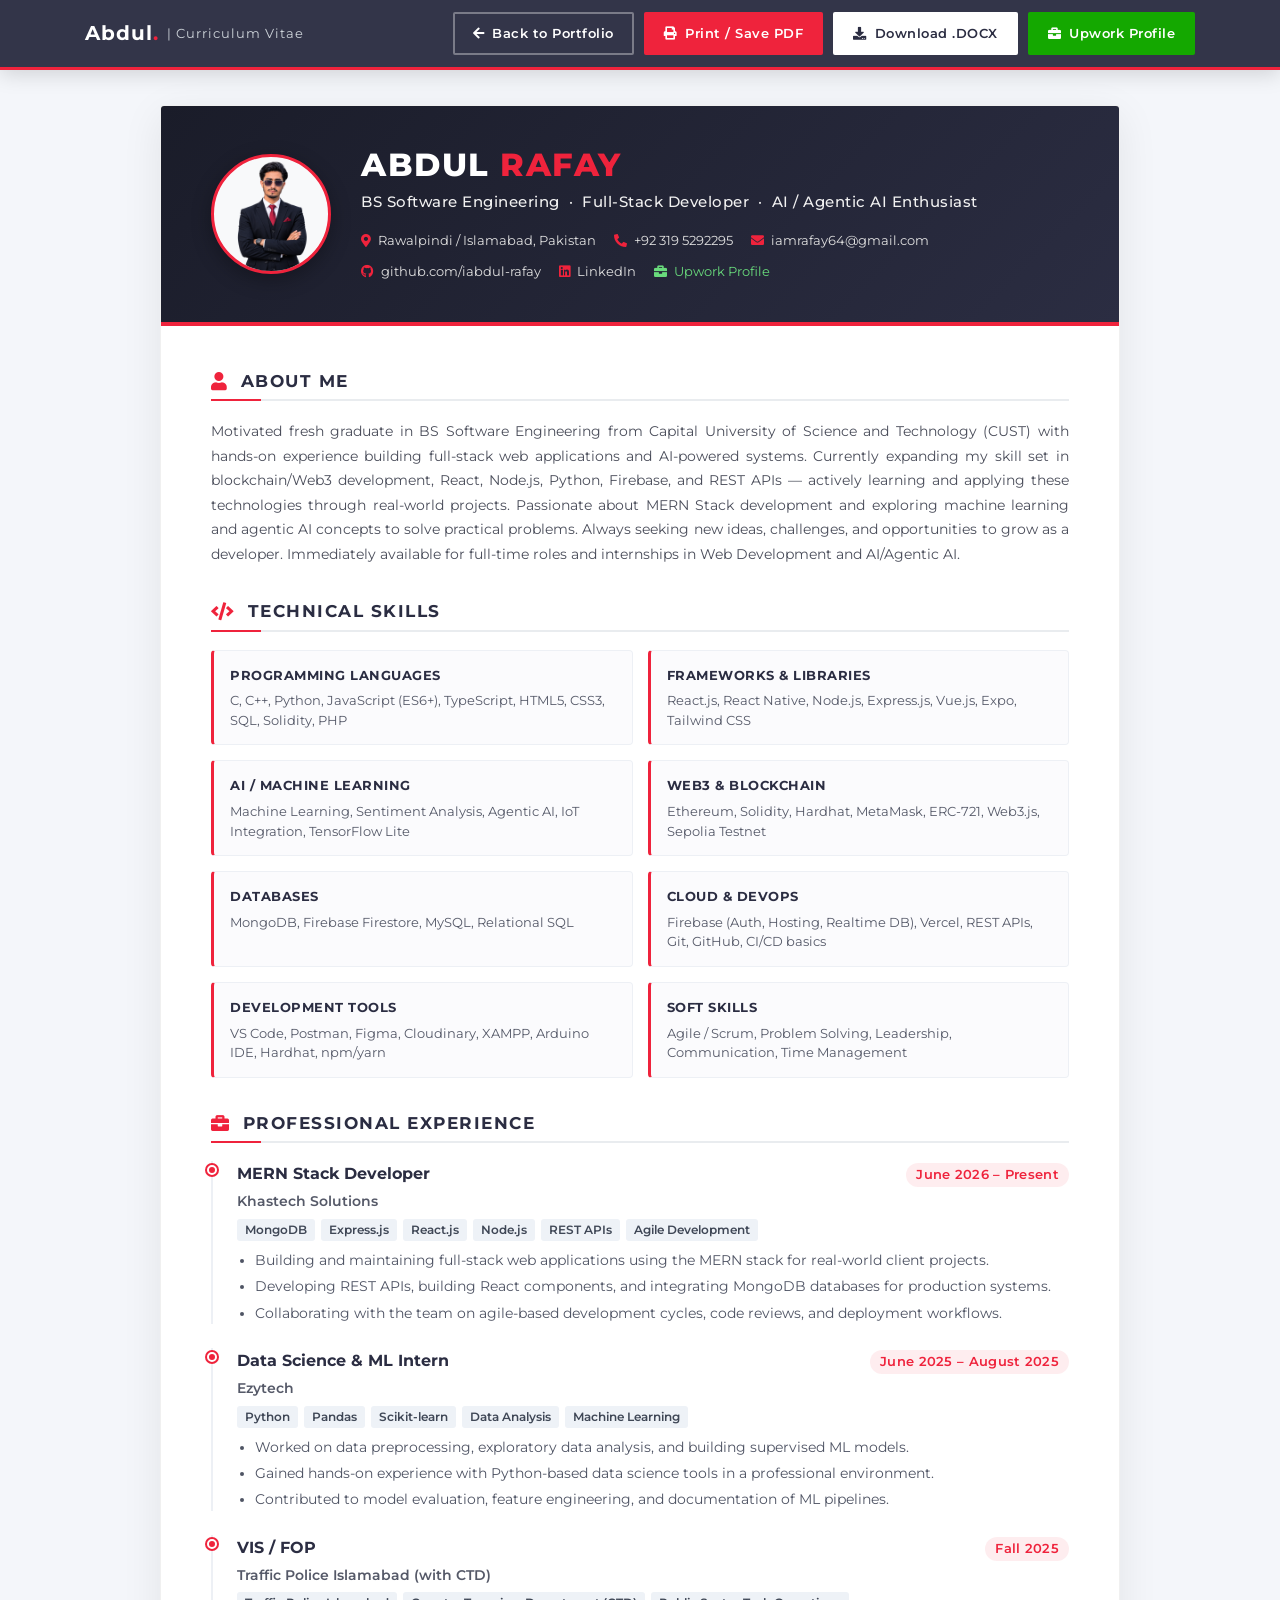
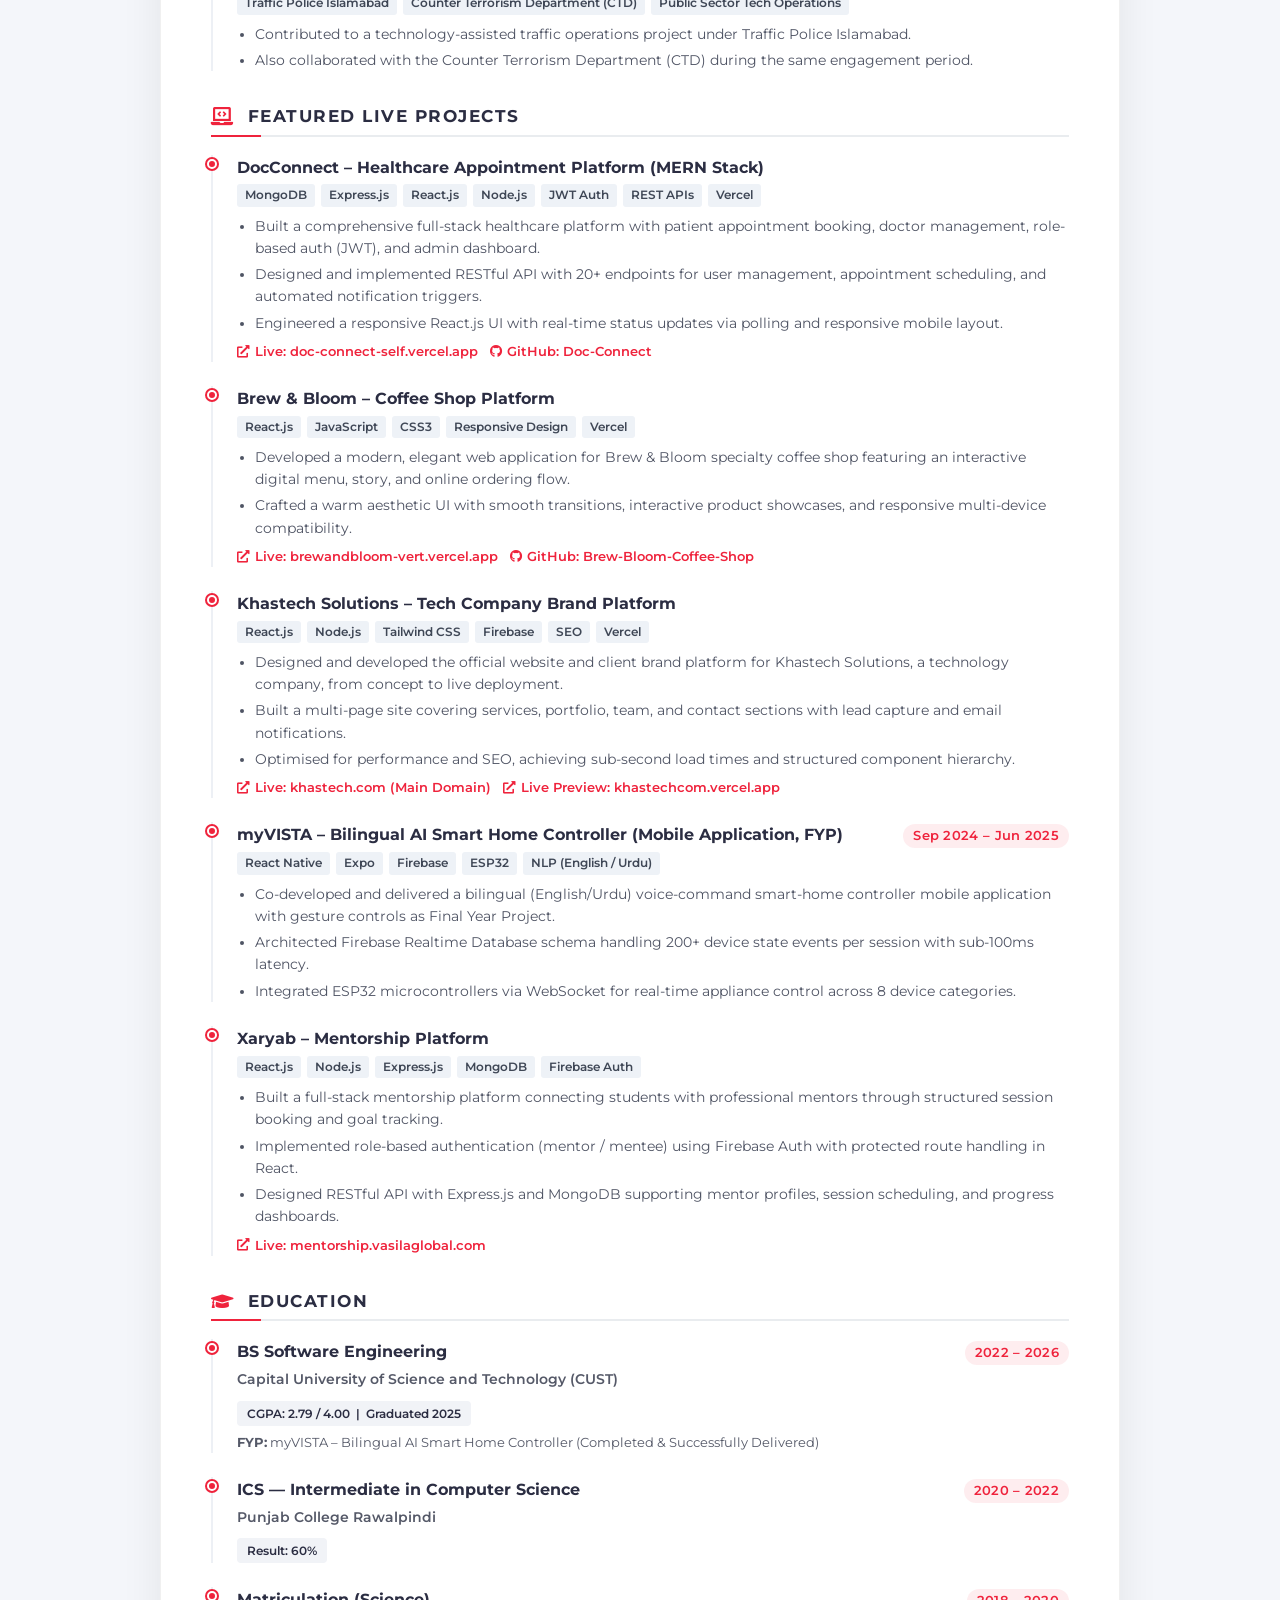
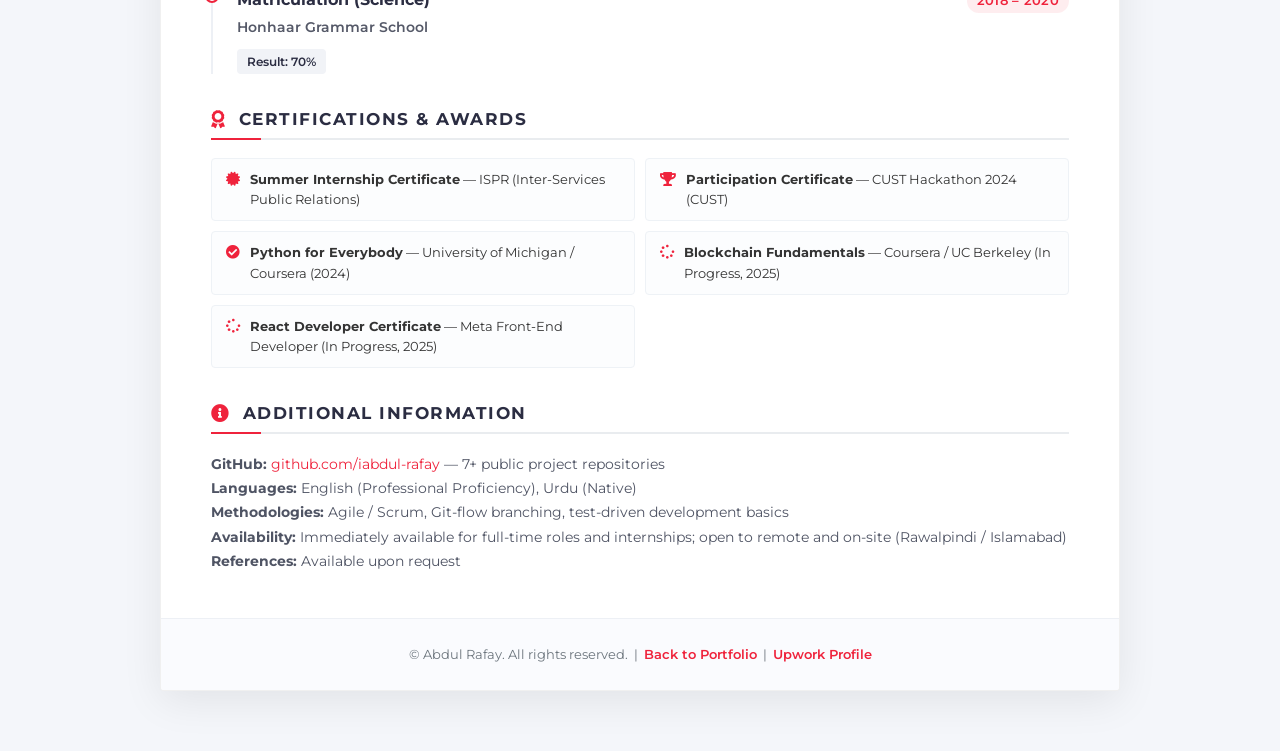
==== commit 2179c6a3: "Update mentorship portfolio links" ====
--- a/cv.html
+++ b/cv.html
@@ -860,8 +860,7 @@
                             <li>Designed RESTful API with Express.js and MongoDB supporting mentor profiles, session scheduling, and progress dashboards.</li>
                         </ul>
                         <div class="cv-project-links">
-                            <a href="https://xaryab-mentorship-ten.vercel.app/" target="_blank"><i class="fa fa-external-link-alt"></i> Live: xaryab-mentorship-ten.vercel.app</a>
-                            <span class="text-muted" style="font-size: 12.5px;"><i class="fa fa-lock mr-1"></i> Private Project (In Progress)</span>
+                            <a href="https://mentorship.vasilaglobal.com/" target="_blank"><i class="fa fa-external-link-alt"></i> Live: mentorship.vasilaglobal.com</a>
                         </div>
                     </div>
                 </section>
